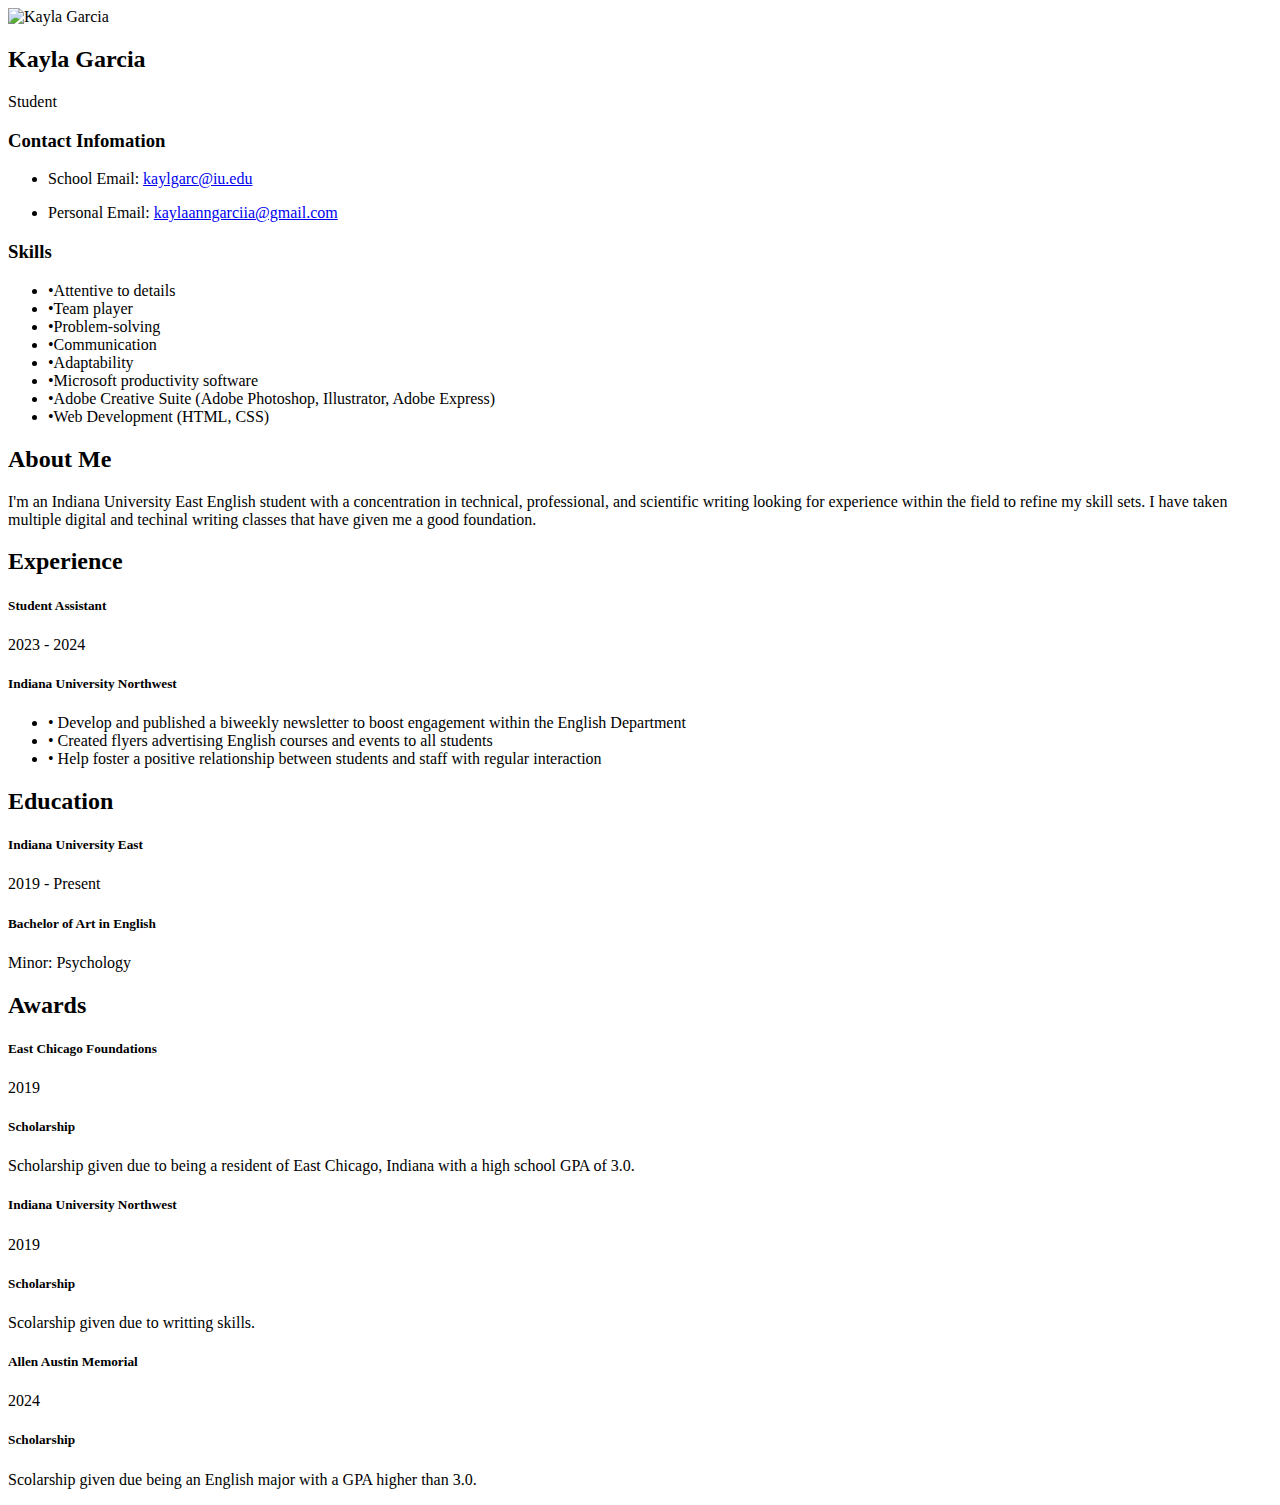
==== index.html @ 31f3bc17 "Rename WEBSITE.html to index.html" ====
<!DOCTYPE .html>
<html lang="en">
<head>
    <meta charset="UTF-8">
    <meta http-equiv="X-UA-Compatible" content="IE=edge">
    <meta name="viewport" content="width=device-width, initial-scale=1.0">
    <title>Resume</title>
    <link rel="preconnect" href="https://fonts.gstatic.com">
    <link rel="stylesheet" href="styles.css">
    <link href="https://fonts.googleapis.com/css2?family=Poppins:wght@100;300;400;600&display=swap" rel="stylesheet">
    <link rel="stylesheet" href="https://cdnjs.cloudflare.com/ajax/libs/font-awesome/4.7.0/css/font-awesome.min.css">
</head>
<body>
    <main class="main-content">
        <section class="left-section">
            <div class="left-content">
                    <div class="image">
                        <img src="resumephoto.jpg" alt="Kayla Garcia">
                    </div>
                <div class="profile">
                    <h2 class="name">Kayla Garcia</h2>
                    <p class="career">Student</p>
                </div>
                <div class="contact-info">
                    <h3 class="main-title">Contact Infomation</h3>
                    <ul>
                        <li>
                            <p>School Email: <a href=#>kaylgarc@iu.edu</a></p>
                        </li>
                        <li>
                            <p>Personal Email: <a href=#>kaylaanngarciia@gmail.com</a></p>
                        </li>
                    </ul>
                </div>
                <div class="skills-section">
                    <h3 class="main-title">Skills</h3>
                    <ul> 
                        <div class="skills-section">
                        <li>•Attentive to details</li> 
                        <li>•Team player</li>
                        <li>•Problem-solving</li>
                        <li>•Communication</li>
                        <li>•Adaptability</li>
                        <li>•Microsoft productivity software</li>
                        <li>•Adobe Creative Suite (Adobe Photoshop, Illustrator, Adobe Express)</li>
                        <li>•Web Development (HTML, CSS)</li>
                    </ul>
                </div>
            </div>
        </div.>
        </section>
        <section class="right-section">
            <div class="right-main-content">
                <section class="about sect">
                    <h2 class="right-title">About Me</h2>
                    <p class="para">
                        I'm an Indiana University East English student with a concentration in technical, professional, and scientific writing looking for experience within the field to refine my skill sets. I have taken multiple digital and techinal writing classes that have given me a good foundation.
                    </p>
                </section>

                <section class="experince sect">
                    <h2 class="right-title">Experience</h2>
                    <div class="timeline">
                        <div class="left-tl-content">
                            <h5 class="tl-title">Student Assistant</h5>
                            <p class="para">2023 - 2024</p>
                        </div>
                        <div class="right-tl-content">
                            <div class="tl-content">
                                <h5 class="tl-title-2">Indiana University Northwest</h5>
                            <ul>
                                <p class="para">
                                   <li>• Develop and published a biweekly newsletter to boost engagement within the English Department</li>
                                   <li>• Created flyers advertising English courses and events to all students</li> 
                                  <li> • Help foster a positive relationship between students and staff with regular interaction</li>
                                </p>
                            </ul>
                            </div>
                        </div>
                    </div>
                </section>
                <section class="education sect">
                    <h2 class="right-title">Education</h2>
                    <div class="timeline">
                        <div class="left-tl-content">
                            <h5 class="tl-title">Indiana University East</h5>
                            <p class="para">2019 - Present</p>
                        </div>
                        <div class="right-tl-content">
                            <div class="tl-content">
                                <h5 class="tl-title-2">Bachelor of Art in English</h5>
                                <p class="para">
                                    Minor: Psychology
                                </p>
                            </div>
                        </div>
                    </div>
                </section>
                <section class="awards sect">
                    <h2 class="right-title">Awards</h2>
                    <div class="timeline">
                        <div class="left-tl-content">
                            <h5 class="tl-title">East Chicago Foundations</h5>
                            <p class="para">2019</p>
                        </div>
                        <div class="right-tl-content">
                            <div class="tl-content">
                                <h5 class="tl-title-2">Scholarship</h5>
                                <p class="para">
                                    Scholarship given due to being a resident of East Chicago, Indiana with a high school GPA of 3.0.
                                </p>
                            </div>
                        </div>
                    </div>
                    <div class="timeline">
                        <div class="left-tl-content">
                            <h5 class="tl-title">Indiana University Northwest</h5>
                            <p class="para">2019</p>
                        </div>
                        <div class="right-tl-content">
                            <div class="tl-content">
                                <h5 class="tl-title-2">Scholarship</h5>
                                <p class="para">
                                    Scolarship given due to writting skills. 
                                </p>
                            </div>
                        </div>
                    </div>
                    <div class="timeline">
                        <div class="left-tl-content">
                            <h5 class="tl-title">Allen Austin Memorial</h5>
                            <p class="para">2024</p>
                        </div>
                        <div class="right-tl-content">
                            <div class="tl-content">
                                <h5 class="tl-title-2">Scholarship</h5>
                                <p class="para">
                                    Scolarship given due being an English major with a GPA higher than 3.0.
                                </p>
                            </div>
                        </div>
                    </div>                    
                </section>
            </div>
        </section>
    </main>
</body>
</html>
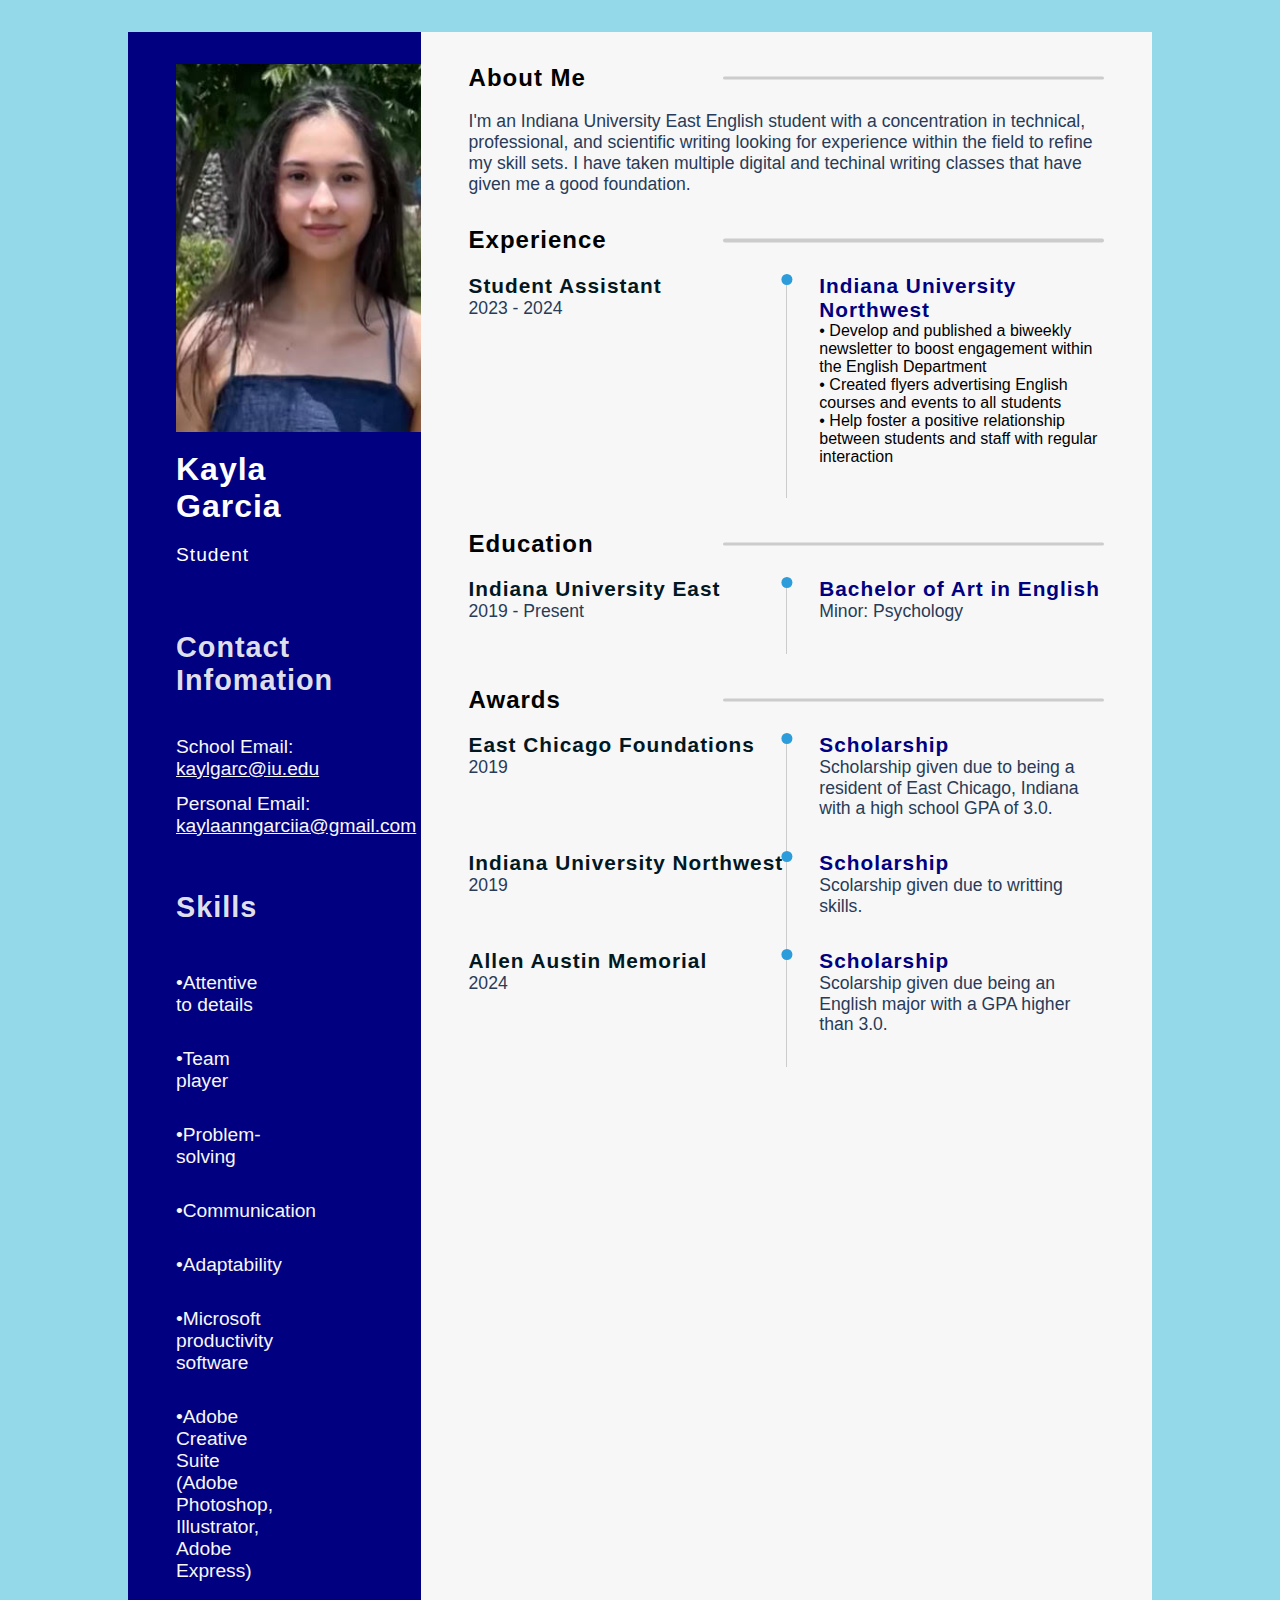
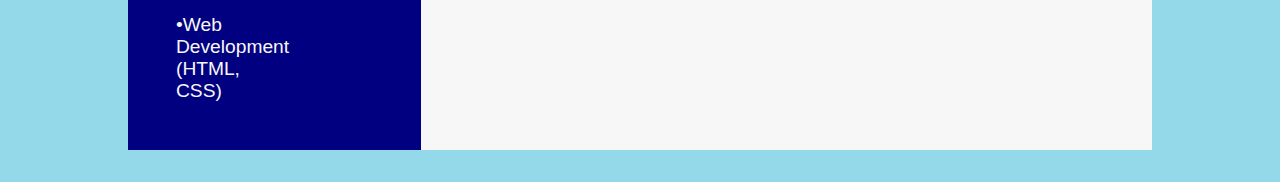
==== commit 2484a8e5: "Update index.html" ====
--- a/index.html
+++ b/index.html
@@ -15,7 +15,8 @@
         <section class="left-section">
             <div class="left-content">
                     <div class="image">
-                        <img src="resumephoto.jpg" alt="Kayla Garcia">
+                        <img src="resumephoto.jpg" alt="Kayla Garcia" 
+                        width="294" height="368">
                     </div>
                 <div class="profile">
                     <h2 class="name">Kayla Garcia</h2>
--- a/styles.css
+++ b/styles.css
@@ -0,0 +1,245 @@
+*{
+    padding: 0;
+    margin: 0;
+    box-sizing: border-box;
+    list-style: none;
+    font-family: 'Nunito', sans-serif;
+}
+
+body{
+    background-color: #94D9EA;
+}
+
+.main-content{
+    min-height: 180vh;
+    width: 80%;
+    margin: 2rem auto;
+    display: grid;
+    grid-template-columns: repeat(7, 1fr);
+}
+
+.left-section{
+    grid-column: span 2;
+    height: 100%;
+    background-color: #000080;
+}
+.right-section{
+    grid-column: span 5;
+    background-color: #f7f7f7;
+    height: 100%;
+}
+
+
+.left-content{
+    padding: 2rem 3rem;
+}
+.profile{
+    width: 10%;
+    border-bottom: 1px solid #000080;
+}
+
+.image{
+    width: 100%;
+    text-align: center;
+}
+.profile img{
+    width: 100%;
+    border-radius: 50%;
+    border: 8px solid #002333;
+    
+}
+
+.name{
+    font-size: 2rem;
+    color: white;
+    text-align: center;
+    text-transform: none;
+    letter-spacing: 1px;
+    padding: 1.2rem 0;
+}
+
+.career{
+    font-size: 1.2rem;
+    color: #ffffff;
+    text-align: center;
+    text-transform: none;
+    letter-spacing: 1px;
+    padding-bottom: 1rem;
+}
+
+.main-title{
+    font-size: 1.8rem;
+    text-transform: none;
+    letter-spacing: 1px;
+    color: #f7f7f7ec;
+    padding-top: 3rem;
+}
+
+.contact-info ul{
+    padding-top: 2rem;
+}
+
+.contact-info ul li{
+    padding: .4rem 0;
+    display: flex;
+    font-size: 1.2rem;
+    align-items: center;
+    color: #f7f7f7;
+}
+.contact-info ul li i{
+    padding-right: 1rem;
+    font-size: 1.3rem;
+    color: #2D9CDB;
+}
+
+.skills-section ul{
+    padding-top: 2rem;
+}
+.skills-section ul li{
+    display: grid;
+    grid-template-columns: repeat(2, 1fr);
+    font-size: 1.2rem;
+    padding: 1rem 0;
+    color: #f7f7f7;
+}
+
+.ul{
+    color: #f7f7f7;
+}
+
+a{
+    color: #f7f7f7;
+}
+
+.skill-title{
+    text-align: center;
+    text-transform: none;
+    color: #f7f7f7;
+    font-size: 1rem;
+}
+
+.sub-title{
+    padding-top: 2rem;
+    font-size: 1.2rem;
+    text-transform: none;
+    color: #f7f7f7;
+}
+
+.sub-para{
+    color: #ccc;
+    padding: .4rem 0;
+}
+
+.right-main-content{
+    padding: 2rem 3rem;
+}
+
+
+.right-title{
+    letter-spacing: 1px;
+    text-transform: none;
+    color: #000000;
+    margin-bottom: 1.2rem;
+    position: relative;
+}
+
+.right-title::after{
+    content: "";
+    position: absolute;
+    width: 60%;
+    height: .2rem;
+    background-color: #ccc;
+    border-radius: 12px;
+    right: 0;
+    top: 50%;
+    transform: translateY(-50%);
+}
+
+.para{
+    line-height: 1.3rem;
+    color: #283b58;
+    font-size: 1.1rem;
+}
+
+.sect{
+    padding-bottom: 2rem;
+}
+
+.timeline{
+    display: grid;
+    grid-template-columns: repeat(2, 1fr);
+}
+
+.tl-title{
+    letter-spacing: 1px;
+    font-size: 1.3rem;
+    color: #011722;
+    text-transform: none;
+}
+.tl-title-2{
+    letter-spacing: 1px;
+    font-size: 1.3rem;
+    color: #000080;
+    text-transform: none;
+}
+
+.tl-content{
+    border-left: 1px solid #ccc;
+    padding-left: 2rem;
+    position: relative;
+    padding-bottom: 2rem;
+}
+
+.tl-title-2::before{
+    content: "";
+    position: absolute;
+    width: .7rem;
+    height: .7rem;
+    background-color: #2D9CDB;
+    border-radius: 50%;
+    transform: translateX(-50%);
+    left: 0;
+}
+
+/*Media Querries*/
+@media screen and (max-width:823px){
+    .right-title::after{
+        width: 40%;
+    }
+}
+@media screen and (max-width:681px){
+    .right-title::after{
+        width: 30%;
+    }
+}
+@media screen and (max-width:780px){
+    .timeline{
+        grid-template-columns: repeat(1, 1fr);
+    }
+}
+@media screen and (max-width:780px){
+    .left-section{
+        grid-column: span 3;
+    }
+    .right-section{
+        grid-column: span 4;
+    }
+}
+@media screen and (max-width:1200px){
+    .main-content{
+        grid-template-columns: repeat(1, 1fr);
+    }
+    .profile img{
+        width: 40%;
+    }
+}
+@media screen and (max-width:700px){
+    .profile img{
+        width: 60%;
+    }
+}
+@media screen and (max-width:390px){
+    .name{
+        font-size: 1.5rem;
+    }
+}